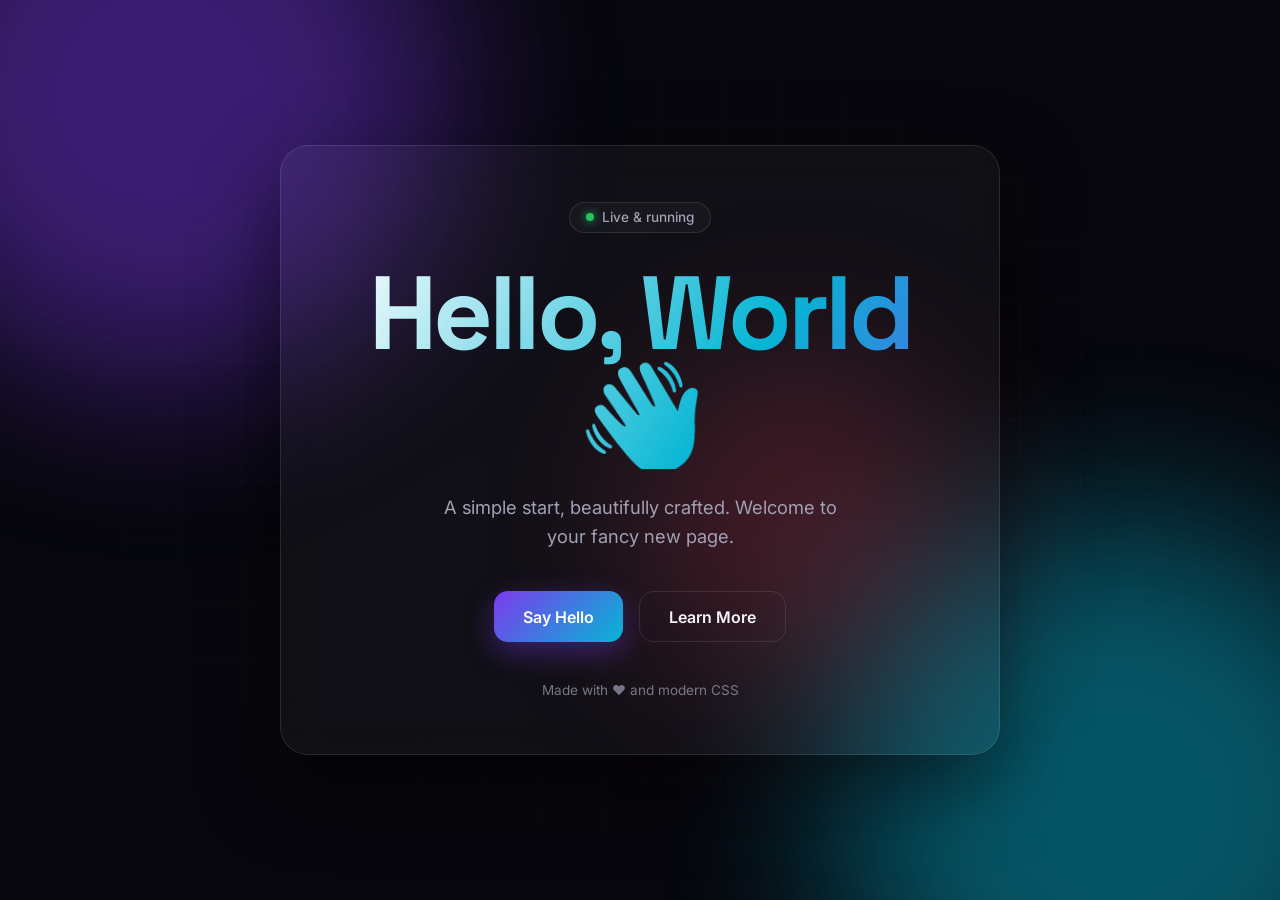
==== index.html @ 055746b3 "my first commit" ====
<!DOCTYPE html>
<html lang="en">
<head>
  <meta charset="UTF-8" />
  <meta name="viewport" content="width=device-width, initial-scale=1.0" />
  <title>Hello World</title>
  <link rel="preconnect" href="https://fonts.googleapis.com" />
  <link rel="preconnect" href="https://fonts.gstatic.com" crossorigin />
  <link href="https://fonts.googleapis.com/css2?family=Inter:wght@400;500;600&family=Space+Grotesk:wght@600;700&display=swap" rel="stylesheet" />
  <style>
    :root {
      --bg: #07070d;
      --text: #f4f4f8;
      --muted: #a1a1b5;
      --card: rgba(255, 255, 255, 0.04);
      --border: rgba(255, 255, 255, 0.1);
      --c1: #7c3aed;
      --c2: #06b6d4;
      --c3: #f43f5e;
    }

    * { margin: 0; padding: 0; box-sizing: border-box; }

    body {
      min-height: 100vh;
      font-family: "Inter", system-ui, sans-serif;
      background: var(--bg);
      color: var(--text);
      display: grid;
      place-items: center;
      overflow-x: hidden;
      position: relative;
    }

    /* Animated gradient blobs */
    .blob {
      position: fixed;
      width: 45vmax;
      height: 45vmax;
      border-radius: 50%;
      filter: blur(90px);
      opacity: 0.45;
      z-index: 0;
      animation: float 18s ease-in-out infinite;
    }
    .blob.one   { background: var(--c1); top: -15vmax; left: -10vmax; }
    .blob.two   { background: var(--c2); bottom: -15vmax; right: -10vmax; animation-delay: -6s; }
    .blob.three { background: var(--c3); top: 40%; left: 50%; width: 25vmax; height: 25vmax; opacity: 0.25; animation-delay: -12s; }

    @keyframes float {
      0%, 100% { transform: translate(0, 0) scale(1); }
      33%      { transform: translate(6vw, 4vh) scale(1.1); }
      66%      { transform: translate(-4vw, 6vh) scale(0.95); }
    }

    /* Subtle grid overlay */
    body::before {
      content: "";
      position: fixed;
      inset: 0;
      background-image:
        linear-gradient(var(--border) 1px, transparent 1px),
        linear-gradient(90deg, var(--border) 1px, transparent 1px);
      background-size: 60px 60px;
      mask-image: radial-gradient(ellipse at center, black 20%, transparent 70%);
      opacity: 0.35;
      z-index: 1;
    }

    main {
      position: relative;
      z-index: 2;
      text-align: center;
      padding: 3.5rem 3rem;
      margin: 1rem;
      max-width: 720px;
      background: var(--card);
      border: 1px solid var(--border);
      border-radius: 28px;
      backdrop-filter: blur(20px);
      -webkit-backdrop-filter: blur(20px);
      box-shadow: 0 30px 80px rgba(0, 0, 0, 0.5);
      animation: rise 1s cubic-bezier(.2, .8, .2, 1) both;
    }

    @keyframes rise {
      from { opacity: 0; transform: translateY(30px) scale(0.97); }
      to   { opacity: 1; transform: none; }
    }

    .badge {
      display: inline-flex;
      align-items: center;
      gap: 0.5rem;
      padding: 0.4rem 1rem;
      font-size: 0.85rem;
      font-weight: 500;
      color: var(--muted);
      border: 1px solid var(--border);
      border-radius: 999px;
      background: rgba(255, 255, 255, 0.03);
      margin-bottom: 1.75rem;
    }
    .badge .dot {
      width: 8px; height: 8px; border-radius: 50%;
      background: #22c55e;
      box-shadow: 0 0 10px #22c55e;
      animation: pulse 2s infinite;
    }
    @keyframes pulse { 50% { opacity: 0.4; } }

    h1 {
      font-family: "Space Grotesk", sans-serif;
      font-size: clamp(3rem, 11vw, 6.5rem);
      font-weight: 700;
      line-height: 1;
      letter-spacing: -0.04em;
      background: linear-gradient(120deg, #fff 0%, var(--c2) 35%, var(--c1) 65%, var(--c3) 100%);
      background-size: 200% auto;
      -webkit-background-clip: text;
      background-clip: text;
      color: transparent;
      animation: shine 6s linear infinite;
    }
    @keyframes shine { to { background-position: 200% center; } }

    .wave {
      display: inline-block;
      -webkit-text-fill-color: initial;
      animation: wave 2.5s ease-in-out infinite;
      transform-origin: 70% 70%;
    }
    @keyframes wave {
      0%, 60%, 100% { transform: rotate(0); }
      10%, 30% { transform: rotate(14deg); }
      20% { transform: rotate(-8deg); }
      40% { transform: rotate(-4deg); }
      50% { transform: rotate(10deg); }
    }

    p.lead {
      margin: 1.5rem auto 2.5rem;
      max-width: 34ch;
      font-size: 1.15rem;
      line-height: 1.6;
      color: var(--muted);
    }

    .actions {
      display: flex;
      gap: 1rem;
      justify-content: center;
      flex-wrap: wrap;
    }

    .btn {
      padding: 0.9rem 1.8rem;
      font: 600 1rem "Inter", sans-serif;
      border-radius: 14px;
      cursor: pointer;
      text-decoration: none;
      transition: transform 0.2s, box-shadow 0.2s, background 0.2s;
    }
    .btn-primary {
      color: #fff;
      border: none;
      background: linear-gradient(135deg, var(--c1), var(--c2));
      box-shadow: 0 10px 30px rgba(124, 58, 237, 0.4);
    }
    .btn-primary:hover {
      transform: translateY(-3px);
      box-shadow: 0 16px 40px rgba(6, 182, 212, 0.45);
    }
    .btn-ghost {
      color: var(--text);
      background: transparent;
      border: 1px solid var(--border);
    }
    .btn-ghost:hover {
      background: rgba(255, 255, 255, 0.06);
      transform: translateY(-3px);
    }

    footer {
      margin-top: 2.5rem;
      font-size: 0.85rem;
      color: var(--muted);
      opacity: 0.7;
    }

    @media (max-width: 480px) {
      main { padding: 2.5rem 1.5rem; }
      .btn { width: 100%; }
    }

    @media (prefers-reduced-motion: reduce) {
      *, *::before { animation: none !important; }
    }
  </style>
</head>
<body>
  <div class="blob one"></div>
  <div class="blob two"></div>
  <div class="blob three"></div>

  <main>
    <span class="badge"><span class="dot"></span> Live &amp; running</span>
    <h1>Hello, World <span class="wave">👋</span></h1>
    <p class="lead">A simple start, beautifully crafted. Welcome to your fancy new page.</p>
    <div class="actions">
      <button class="btn btn-primary" id="greet">Say Hello</button>
      <a class="btn btn-ghost" href="#" onclick="return false;">Learn More</a>
    </div>
    <footer id="msg">Made with ❤️ and modern CSS</footer>
  </main>

  <script>
    const greetings = ["Hello", "Hola", "Bonjour", "Ciao", "こんにちは", "Hallo", "Salaam", "Olá", "안녕하세요", "Namaste"];
    let i = 0;
    document.getElementById("greet").addEventListener("click", () => {
      i = (i + 1) % greetings.length;
      document.querySelector("h1").firstChild.textContent = greetings[i] + ", World ";
    });
  </script>
</body>
</html>
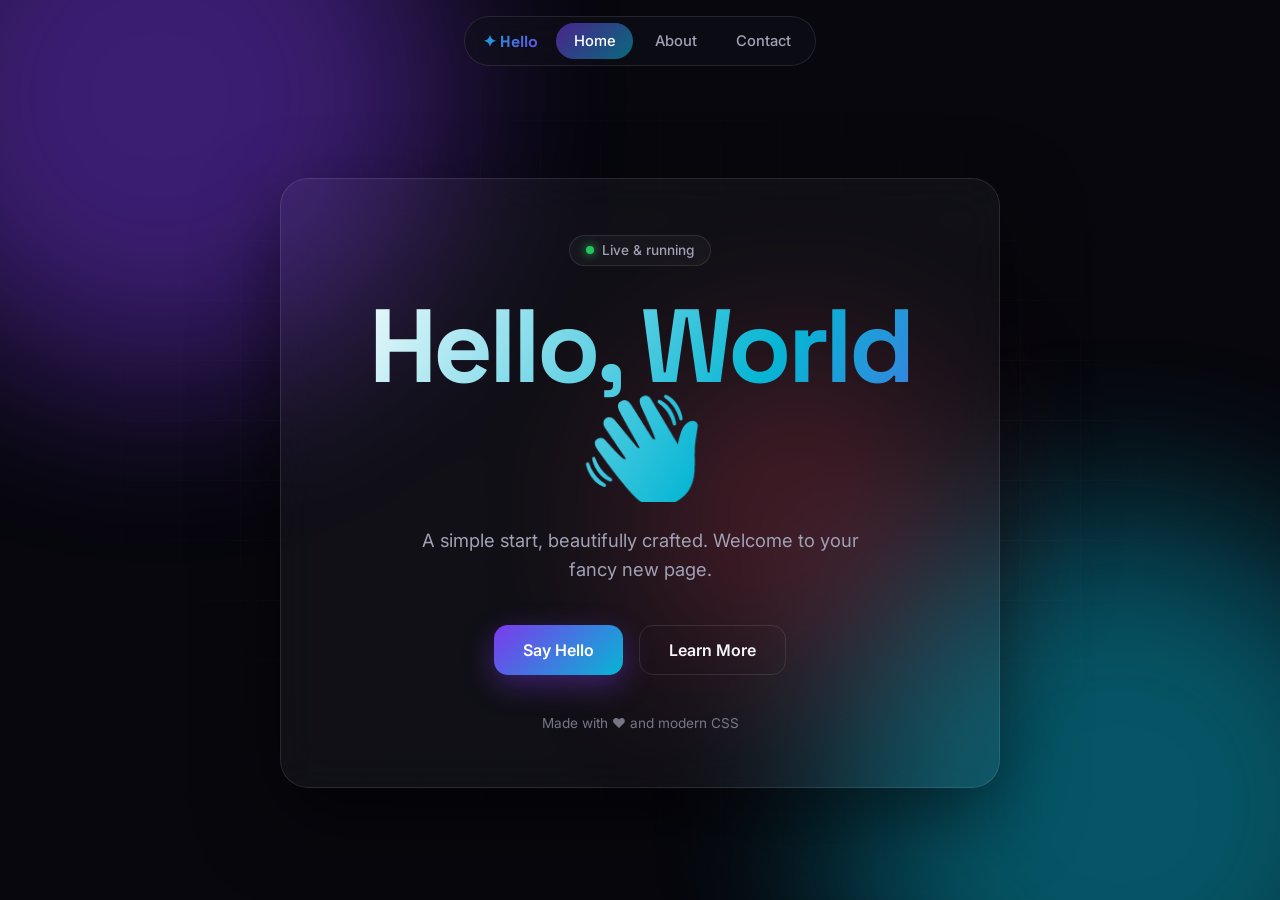
==== commit f84a84e5: "added contact and about pages" ====
--- a/index.html
+++ b/index.html
@@ -7,212 +7,32 @@
   <link rel="preconnect" href="https://fonts.googleapis.com" />
   <link rel="preconnect" href="https://fonts.gstatic.com" crossorigin />
   <link href="https://fonts.googleapis.com/css2?family=Inter:wght@400;500;600&family=Space+Grotesk:wght@600;700&display=swap" rel="stylesheet" />
-  <style>
-    :root {
-      --bg: #07070d;
-      --text: #f4f4f8;
-      --muted: #a1a1b5;
-      --card: rgba(255, 255, 255, 0.04);
-      --border: rgba(255, 255, 255, 0.1);
-      --c1: #7c3aed;
-      --c2: #06b6d4;
-      --c3: #f43f5e;
-    }
-
-    * { margin: 0; padding: 0; box-sizing: border-box; }
-
-    body {
-      min-height: 100vh;
-      font-family: "Inter", system-ui, sans-serif;
-      background: var(--bg);
-      color: var(--text);
-      display: grid;
-      place-items: center;
-      overflow-x: hidden;
-      position: relative;
-    }
-
-    /* Animated gradient blobs */
-    .blob {
-      position: fixed;
-      width: 45vmax;
-      height: 45vmax;
-      border-radius: 50%;
-      filter: blur(90px);
-      opacity: 0.45;
-      z-index: 0;
-      animation: float 18s ease-in-out infinite;
-    }
-    .blob.one   { background: var(--c1); top: -15vmax; left: -10vmax; }
-    .blob.two   { background: var(--c2); bottom: -15vmax; right: -10vmax; animation-delay: -6s; }
-    .blob.three { background: var(--c3); top: 40%; left: 50%; width: 25vmax; height: 25vmax; opacity: 0.25; animation-delay: -12s; }
-
-    @keyframes float {
-      0%, 100% { transform: translate(0, 0) scale(1); }
-      33%      { transform: translate(6vw, 4vh) scale(1.1); }
-      66%      { transform: translate(-4vw, 6vh) scale(0.95); }
-    }
-
-    /* Subtle grid overlay */
-    body::before {
-      content: "";
-      position: fixed;
-      inset: 0;
-      background-image:
-        linear-gradient(var(--border) 1px, transparent 1px),
-        linear-gradient(90deg, var(--border) 1px, transparent 1px);
-      background-size: 60px 60px;
-      mask-image: radial-gradient(ellipse at center, black 20%, transparent 70%);
-      opacity: 0.35;
-      z-index: 1;
-    }
-
-    main {
-      position: relative;
-      z-index: 2;
-      text-align: center;
-      padding: 3.5rem 3rem;
-      margin: 1rem;
-      max-width: 720px;
-      background: var(--card);
-      border: 1px solid var(--border);
-      border-radius: 28px;
-      backdrop-filter: blur(20px);
-      -webkit-backdrop-filter: blur(20px);
-      box-shadow: 0 30px 80px rgba(0, 0, 0, 0.5);
-      animation: rise 1s cubic-bezier(.2, .8, .2, 1) both;
-    }
-
-    @keyframes rise {
-      from { opacity: 0; transform: translateY(30px) scale(0.97); }
-      to   { opacity: 1; transform: none; }
-    }
-
-    .badge {
-      display: inline-flex;
-      align-items: center;
-      gap: 0.5rem;
-      padding: 0.4rem 1rem;
-      font-size: 0.85rem;
-      font-weight: 500;
-      color: var(--muted);
-      border: 1px solid var(--border);
-      border-radius: 999px;
-      background: rgba(255, 255, 255, 0.03);
-      margin-bottom: 1.75rem;
-    }
-    .badge .dot {
-      width: 8px; height: 8px; border-radius: 50%;
-      background: #22c55e;
-      box-shadow: 0 0 10px #22c55e;
-      animation: pulse 2s infinite;
-    }
-    @keyframes pulse { 50% { opacity: 0.4; } }
-
-    h1 {
-      font-family: "Space Grotesk", sans-serif;
-      font-size: clamp(3rem, 11vw, 6.5rem);
-      font-weight: 700;
-      line-height: 1;
-      letter-spacing: -0.04em;
-      background: linear-gradient(120deg, #fff 0%, var(--c2) 35%, var(--c1) 65%, var(--c3) 100%);
-      background-size: 200% auto;
-      -webkit-background-clip: text;
-      background-clip: text;
-      color: transparent;
-      animation: shine 6s linear infinite;
-    }
-    @keyframes shine { to { background-position: 200% center; } }
-
-    .wave {
-      display: inline-block;
-      -webkit-text-fill-color: initial;
-      animation: wave 2.5s ease-in-out infinite;
-      transform-origin: 70% 70%;
-    }
-    @keyframes wave {
-      0%, 60%, 100% { transform: rotate(0); }
-      10%, 30% { transform: rotate(14deg); }
-      20% { transform: rotate(-8deg); }
-      40% { transform: rotate(-4deg); }
-      50% { transform: rotate(10deg); }
-    }
-
-    p.lead {
-      margin: 1.5rem auto 2.5rem;
-      max-width: 34ch;
-      font-size: 1.15rem;
-      line-height: 1.6;
-      color: var(--muted);
-    }
-
-    .actions {
-      display: flex;
-      gap: 1rem;
-      justify-content: center;
-      flex-wrap: wrap;
-    }
-
-    .btn {
-      padding: 0.9rem 1.8rem;
-      font: 600 1rem "Inter", sans-serif;
-      border-radius: 14px;
-      cursor: pointer;
-      text-decoration: none;
-      transition: transform 0.2s, box-shadow 0.2s, background 0.2s;
-    }
-    .btn-primary {
-      color: #fff;
-      border: none;
-      background: linear-gradient(135deg, var(--c1), var(--c2));
-      box-shadow: 0 10px 30px rgba(124, 58, 237, 0.4);
-    }
-    .btn-primary:hover {
-      transform: translateY(-3px);
-      box-shadow: 0 16px 40px rgba(6, 182, 212, 0.45);
-    }
-    .btn-ghost {
-      color: var(--text);
-      background: transparent;
-      border: 1px solid var(--border);
-    }
-    .btn-ghost:hover {
-      background: rgba(255, 255, 255, 0.06);
-      transform: translateY(-3px);
-    }
-
-    footer {
-      margin-top: 2.5rem;
-      font-size: 0.85rem;
-      color: var(--muted);
-      opacity: 0.7;
-    }
-
-    @media (max-width: 480px) {
-      main { padding: 2.5rem 1.5rem; }
-      .btn { width: 100%; }
-    }
-
-    @media (prefers-reduced-motion: reduce) {
-      *, *::before { animation: none !important; }
-    }
-  </style>
+  <link rel="stylesheet" href="style.css" />
 </head>
 <body>
   <div class="blob one"></div>
   <div class="blob two"></div>
   <div class="blob three"></div>
 
-  <main>
-    <span class="badge"><span class="dot"></span> Live &amp; running</span>
-    <h1>Hello, World <span class="wave">👋</span></h1>
-    <p class="lead">A simple start, beautifully crafted. Welcome to your fancy new page.</p>
-    <div class="actions">
-      <button class="btn btn-primary" id="greet">Say Hello</button>
-      <a class="btn btn-ghost" href="#" onclick="return false;">Learn More</a>
-    </div>
-    <footer id="msg">Made with ❤️ and modern CSS</footer>
-  </main>
+  <nav>
+    <a class="logo" href="index.html">✦ Hello</a>
+    <a class="link active" href="index.html">Home</a>
+    <a class="link" href="about.html">About</a>
+    <a class="link" href="contact.html">Contact</a>
+  </nav>
+
+  <div class="page">
+    <main>
+      <span class="badge"><span class="dot"></span> Live &amp; running</span>
+      <h1>Hello, World <span class="wave">👋</span></h1>
+      <p class="lead">A simple start, beautifully crafted. Welcome to your fancy new page.</p>
+      <div class="actions">
+        <button class="btn btn-primary" id="greet">Say Hello</button>
+        <a class="btn btn-ghost" href="about.html">Learn More</a>
+      </div>
+      <footer>Made with ❤️ and modern CSS</footer>
+    </main>
+  </div>
 
   <script>
     const greetings = ["Hello", "Hola", "Bonjour", "Ciao", "こんにちは", "Hallo", "Salaam", "Olá", "안녕하세요", "Namaste"];
--- a/style.css
+++ b/style.css
@@ -0,0 +1,308 @@
+:root {
+  --bg: #07070d;
+  --text: #f4f4f8;
+  --muted: #a1a1b5;
+  --card: rgba(255, 255, 255, 0.04);
+  --border: rgba(255, 255, 255, 0.1);
+  --c1: #7c3aed;
+  --c2: #06b6d4;
+  --c3: #f43f5e;
+}
+
+* { margin: 0; padding: 0; box-sizing: border-box; }
+
+body {
+  min-height: 100vh;
+  font-family: "Inter", system-ui, sans-serif;
+  background: var(--bg);
+  color: var(--text);
+  display: flex;
+  flex-direction: column;
+  align-items: center;
+  overflow-x: hidden;
+  position: relative;
+}
+
+/* Animated gradient blobs */
+.blob {
+  position: fixed;
+  width: 45vmax;
+  height: 45vmax;
+  border-radius: 50%;
+  filter: blur(90px);
+  opacity: 0.45;
+  z-index: 0;
+  animation: float 18s ease-in-out infinite;
+}
+.blob.one   { background: var(--c1); top: -15vmax; left: -10vmax; }
+.blob.two   { background: var(--c2); bottom: -15vmax; right: -10vmax; animation-delay: -6s; }
+.blob.three { background: var(--c3); top: 40%; left: 50%; width: 25vmax; height: 25vmax; opacity: 0.25; animation-delay: -12s; }
+
+@keyframes float {
+  0%, 100% { transform: translate(0, 0) scale(1); }
+  33%      { transform: translate(6vw, 4vh) scale(1.1); }
+  66%      { transform: translate(-4vw, 6vh) scale(0.95); }
+}
+
+/* Subtle grid overlay */
+body::before {
+  content: "";
+  position: fixed;
+  inset: 0;
+  background-image:
+    linear-gradient(var(--border) 1px, transparent 1px),
+    linear-gradient(90deg, var(--border) 1px, transparent 1px);
+  background-size: 60px 60px;
+  mask-image: radial-gradient(ellipse at center, black 20%, transparent 70%);
+  -webkit-mask-image: radial-gradient(ellipse at center, black 20%, transparent 70%);
+  opacity: 0.35;
+  z-index: 1;
+  pointer-events: none;
+}
+
+/* Navigation */
+nav {
+  position: sticky;
+  top: 1rem;
+  z-index: 10;
+  display: flex;
+  align-items: center;
+  gap: 0.25rem;
+  margin: 1rem 1rem 0;
+  padding: 0.4rem;
+  background: rgba(15, 15, 25, 0.6);
+  border: 1px solid var(--border);
+  border-radius: 999px;
+  backdrop-filter: blur(16px);
+  -webkit-backdrop-filter: blur(16px);
+}
+nav .logo {
+  font-family: "Space Grotesk", sans-serif;
+  font-weight: 700;
+  padding: 0 0.9rem 0 0.7rem;
+  background: linear-gradient(135deg, var(--c2), var(--c1));
+  -webkit-background-clip: text;
+  background-clip: text;
+  color: transparent;
+  text-decoration: none;
+}
+nav a.link {
+  padding: 0.55rem 1.1rem;
+  font-size: 0.92rem;
+  font-weight: 500;
+  color: var(--muted);
+  text-decoration: none;
+  border-radius: 999px;
+  transition: color 0.2s, background 0.2s;
+}
+nav a.link:hover { color: var(--text); background: rgba(255, 255, 255, 0.06); }
+nav a.link.active {
+  color: #fff;
+  background: linear-gradient(135deg, rgba(124, 58, 237, 0.55), rgba(6, 182, 212, 0.55));
+}
+
+.page {
+  flex: 1;
+  display: grid;
+  place-items: center;
+  width: 100%;
+  padding: 2rem 1rem;
+}
+
+main {
+  position: relative;
+  z-index: 2;
+  text-align: center;
+  padding: 3.5rem 3rem;
+  width: 100%;
+  max-width: 720px;
+  background: var(--card);
+  border: 1px solid var(--border);
+  border-radius: 28px;
+  backdrop-filter: blur(20px);
+  -webkit-backdrop-filter: blur(20px);
+  box-shadow: 0 30px 80px rgba(0, 0, 0, 0.5);
+  animation: rise 1s cubic-bezier(.2, .8, .2, 1) both;
+}
+
+@keyframes rise {
+  from { opacity: 0; transform: translateY(30px) scale(0.97); }
+  to   { opacity: 1; transform: none; }
+}
+
+.badge {
+  display: inline-flex;
+  align-items: center;
+  gap: 0.5rem;
+  padding: 0.4rem 1rem;
+  font-size: 0.85rem;
+  font-weight: 500;
+  color: var(--muted);
+  border: 1px solid var(--border);
+  border-radius: 999px;
+  background: rgba(255, 255, 255, 0.03);
+  margin-bottom: 1.75rem;
+}
+.badge .dot {
+  width: 8px; height: 8px; border-radius: 50%;
+  background: #22c55e;
+  box-shadow: 0 0 10px #22c55e;
+  animation: pulse 2s infinite;
+}
+@keyframes pulse { 50% { opacity: 0.4; } }
+
+h1 {
+  font-family: "Space Grotesk", sans-serif;
+  font-size: clamp(3rem, 11vw, 6.5rem);
+  font-weight: 700;
+  line-height: 1;
+  letter-spacing: -0.04em;
+  background: linear-gradient(120deg, #fff 0%, var(--c2) 35%, var(--c1) 65%, var(--c3) 100%);
+  background-size: 200% auto;
+  -webkit-background-clip: text;
+  background-clip: text;
+  color: transparent;
+  animation: shine 6s linear infinite;
+}
+h1.sm { font-size: clamp(2.5rem, 8vw, 4.5rem); }
+@keyframes shine { to { background-position: 200% center; } }
+
+.wave {
+  display: inline-block;
+  -webkit-text-fill-color: initial;
+  animation: wave 2.5s ease-in-out infinite;
+  transform-origin: 70% 70%;
+}
+@keyframes wave {
+  0%, 60%, 100% { transform: rotate(0); }
+  10%, 30% { transform: rotate(14deg); }
+  20% { transform: rotate(-8deg); }
+  40% { transform: rotate(-4deg); }
+  50% { transform: rotate(10deg); }
+}
+
+p.lead {
+  margin: 1.5rem auto 2.5rem;
+  max-width: 38ch;
+  font-size: 1.15rem;
+  line-height: 1.6;
+  color: var(--muted);
+}
+
+.actions {
+  display: flex;
+  gap: 1rem;
+  justify-content: center;
+  flex-wrap: wrap;
+}
+
+.btn {
+  display: inline-block;
+  padding: 0.9rem 1.8rem;
+  font: 600 1rem "Inter", sans-serif;
+  border-radius: 14px;
+  cursor: pointer;
+  text-decoration: none;
+  transition: transform 0.2s, box-shadow 0.2s, background 0.2s;
+}
+.btn-primary {
+  color: #fff;
+  border: none;
+  background: linear-gradient(135deg, var(--c1), var(--c2));
+  box-shadow: 0 10px 30px rgba(124, 58, 237, 0.4);
+}
+.btn-primary:hover {
+  transform: translateY(-3px);
+  box-shadow: 0 16px 40px rgba(6, 182, 212, 0.45);
+}
+.btn-ghost {
+  color: var(--text);
+  background: transparent;
+  border: 1px solid var(--border);
+}
+.btn-ghost:hover {
+  background: rgba(255, 255, 255, 0.06);
+  transform: translateY(-3px);
+}
+
+/* Feature cards (About) */
+.grid {
+  display: grid;
+  grid-template-columns: repeat(auto-fit, minmax(180px, 1fr));
+  gap: 1rem;
+  margin: 0 0 2.5rem;
+  text-align: left;
+}
+.feature {
+  padding: 1.4rem;
+  border: 1px solid var(--border);
+  border-radius: 18px;
+  background: rgba(255, 255, 255, 0.03);
+  transition: transform 0.25s, border-color 0.25s;
+}
+.feature:hover { transform: translateY(-4px); border-color: rgba(6, 182, 212, 0.5); }
+.feature .icon { font-size: 1.6rem; margin-bottom: 0.7rem; }
+.feature h3 { font-family: "Space Grotesk", sans-serif; font-size: 1.1rem; margin-bottom: 0.4rem; }
+.feature p { font-size: 0.92rem; line-height: 1.5; color: var(--muted); }
+
+/* Contact form */
+form { display: grid; gap: 1rem; text-align: left; }
+.row { display: grid; grid-template-columns: 1fr 1fr; gap: 1rem; }
+label { display: block; font-size: 0.85rem; font-weight: 500; color: var(--muted); margin-bottom: 0.4rem; }
+input, textarea {
+  width: 100%;
+  padding: 0.85rem 1rem;
+  font: 400 1rem "Inter", sans-serif;
+  color: var(--text);
+  background: rgba(255, 255, 255, 0.04);
+  border: 1px solid var(--border);
+  border-radius: 12px;
+  outline: none;
+  transition: border-color 0.2s, box-shadow 0.2s;
+}
+textarea { min-height: 130px; resize: vertical; }
+input:focus, textarea:focus {
+  border-color: var(--c2);
+  box-shadow: 0 0 0 4px rgba(6, 182, 212, 0.15);
+}
+form .btn { width: 100%; margin-top: 0.5rem; }
+.success {
+  display: none;
+  margin-top: 1rem;
+  padding: 0.9rem;
+  text-align: center;
+  color: #86efac;
+  border: 1px solid rgba(34, 197, 94, 0.4);
+  border-radius: 12px;
+  background: rgba(34, 197, 94, 0.08);
+}
+.success.show { display: block; animation: rise 0.5s both; }
+
+.contact-info {
+  display: flex;
+  justify-content: center;
+  gap: 1.5rem;
+  flex-wrap: wrap;
+  margin-top: 2rem;
+  font-size: 0.9rem;
+  color: var(--muted);
+}
+
+footer {
+  margin-top: 2.5rem;
+  font-size: 0.85rem;
+  color: var(--muted);
+  opacity: 0.7;
+}
+
+@media (max-width: 480px) {
+  main { padding: 2.5rem 1.25rem; }
+  .actions .btn { width: 100%; }
+  .row { grid-template-columns: 1fr; }
+  nav a.link { padding: 0.5rem 0.8rem; }
+  nav .logo { display: none; }
+}
+
+@media (prefers-reduced-motion: reduce) {
+  *, *::before { animation: none !important; }
+}
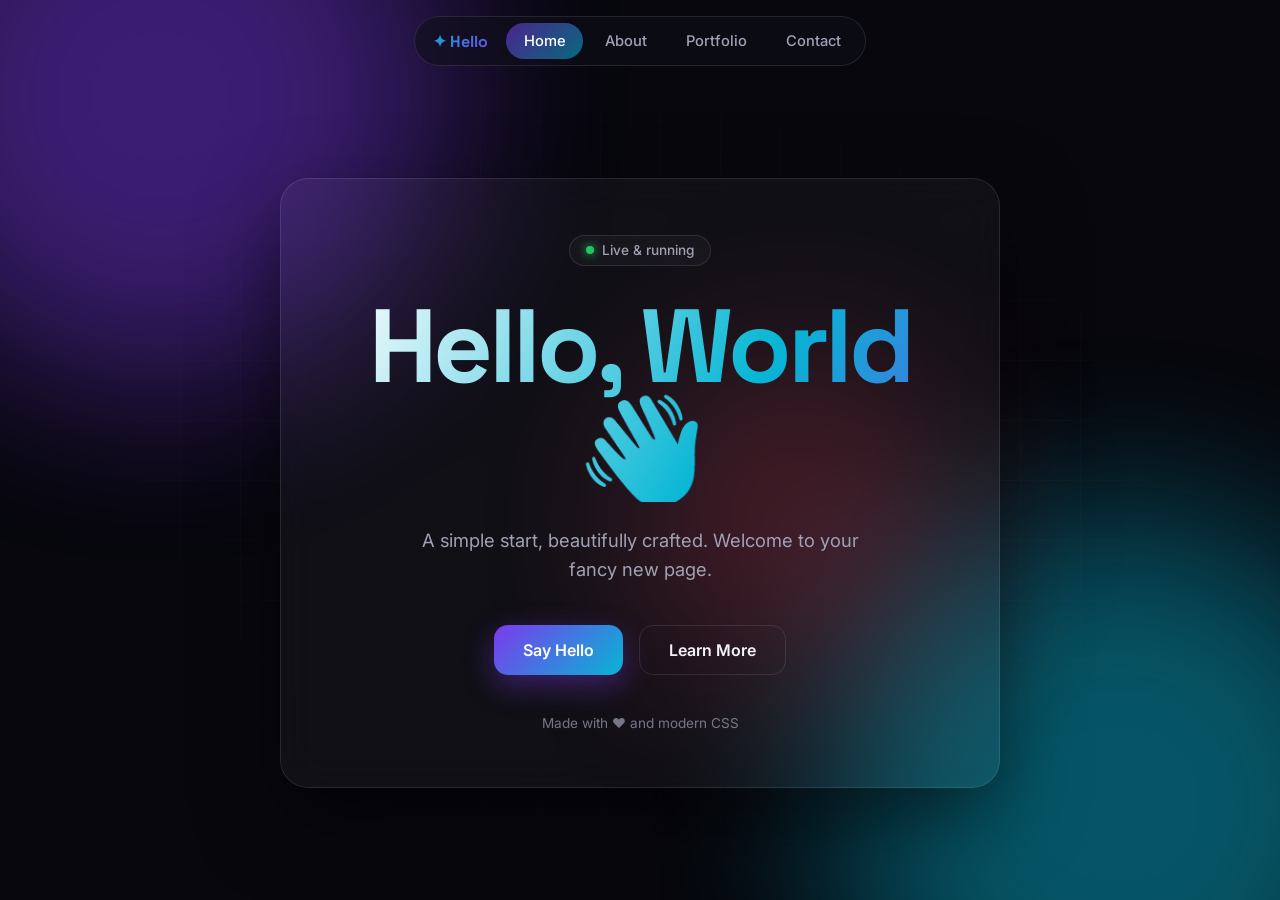
==== commit e7474af6: "All changes merged in the Gallery" ====
--- a/index.html
+++ b/index.html
@@ -18,6 +18,7 @@
     <a class="logo" href="index.html">✦ Hello</a>
     <a class="link active" href="index.html">Home</a>
     <a class="link" href="about.html">About</a>
+    <a class="link" href="myportfolio.html">Portfolio</a>
     <a class="link" href="contact.html">Contact</a>
   </nav>
 
